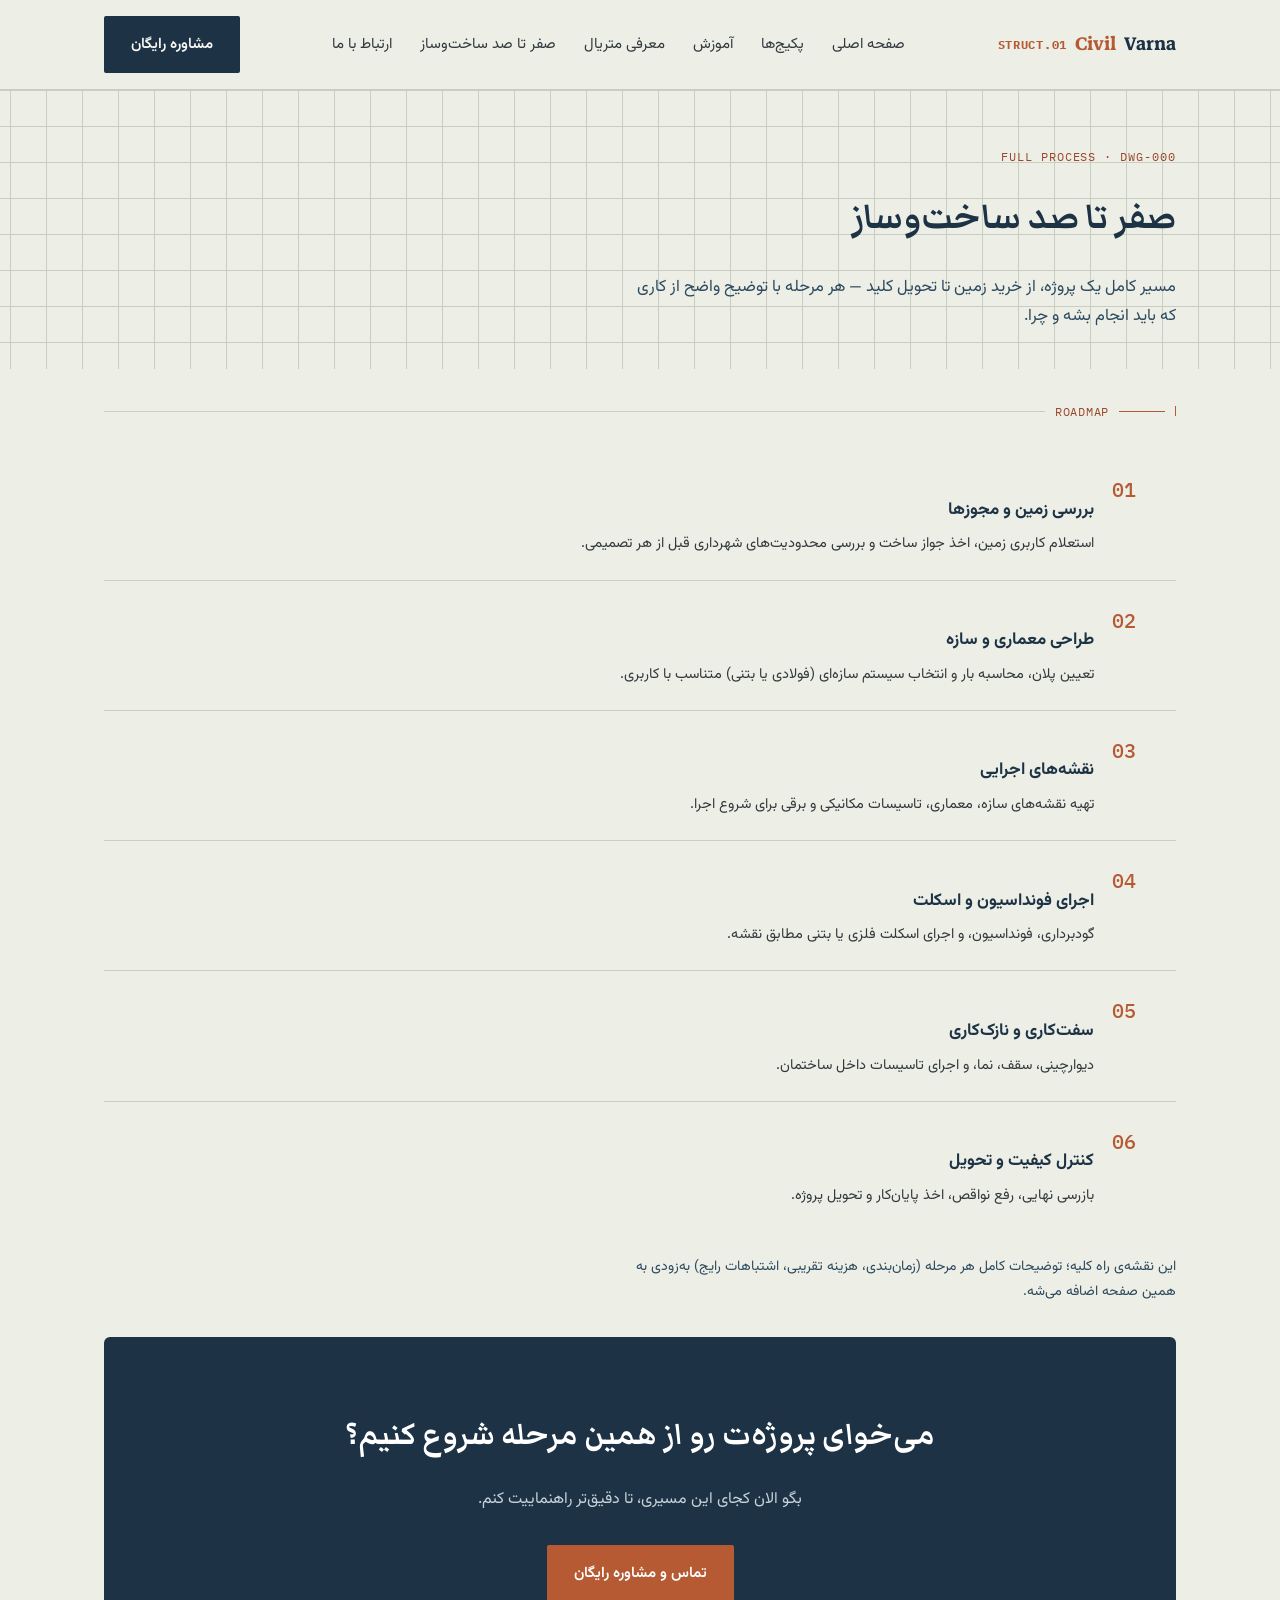
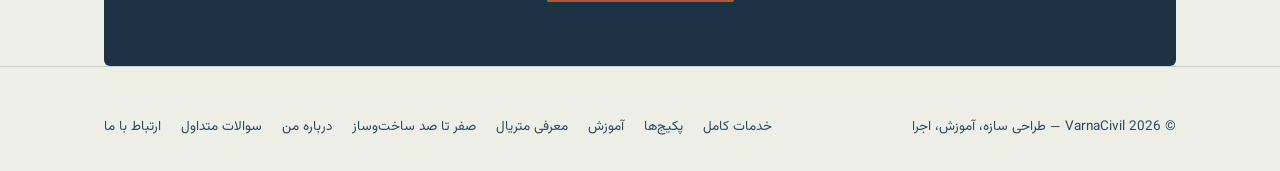
==== construction-guide.html @ 63f3b727 "Add files via upload" ====
<!DOCTYPE html>
<html lang="fa" dir="rtl">
<head>
<meta charset="UTF-8">
<meta name="viewport" content="width=device-width, initial-scale=1.0">
<title>صفر تا صد ساخت‌وساز | VarnaCivil</title>
<link rel="preconnect" href="https://fonts.googleapis.com">
<link rel="preconnect" href="https://fonts.gstatic.com" crossorigin>
<link href="https://fonts.googleapis.com/css2?family=Vazirmatn:wght@400;500;600;700;800&family=Markazi+Text:wght@500;600;700&family=IBM+Plex+Mono:wght@400;500&display=swap" rel="stylesheet">
<link rel="stylesheet" href="styles.css">
</head>
<body>

<header>
  <nav>
    <div class="logo">Varna<span style="color:var(--rust)">Civil</span> <span class="mono">STRUCT.01</span></div>
    <ul id="siteNav">
      <li><a href="index.html">صفحه اصلی</a></li>
      <li><a href="index.html#packages">پکیج‌ها</a></li>
      <li><a href="education.html">آموزش</a></li>
      <li><a href="materials.html">معرفی متریال</a></li>
      <li><a href="construction-guide.html">صفر تا صد ساخت‌وساز</a></li>
      <li><a href="index.html#contact">ارتباط با ما</a></li>
    </ul>
    <a href="index.html#contact" class="btn nav-cta">مشاوره رایگان</a>
    <button class="nav-toggle" id="navToggle" aria-label="باز کردن منو" aria-expanded="false">☰</button>
  </nav>
</header>

<section class="page-hero grid-bg">
  <div class="wrap">
    <span class="eyebrow mono">FULL PROCESS · DWG-000</span>
    <h1>صفر تا صد ساخت‌وساز</h1>
    <p>مسیر کامل یک پروژه، از خرید زمین تا تحویل کلید — هر مرحله با توضیح واضح از کاری که باید انجام بشه و چرا.</p>
  </div>
</section>

<section class="wrap" style="padding-top:32px;">
  <div class="dim-divider"><span class="tick"></span><div class="rule"></div><span class="mono">ROADMAP</span><div class="fill"></div></div>

  <div class="process-list">
    <div class="process-step">
      <div class="step-num">01</div>
      <div><h4>بررسی زمین و مجوزها</h4><p>استعلام کاربری زمین، اخذ جواز ساخت و بررسی محدودیت‌های شهرداری قبل از هر تصمیمی.</p></div>
    </div>
    <div class="process-step">
      <div class="step-num">02</div>
      <div><h4>طراحی معماری و سازه</h4><p>تعیین پلان، محاسبه بار و انتخاب سیستم سازه‌ای (فولادی یا بتنی) متناسب با کاربری.</p></div>
    </div>
    <div class="process-step">
      <div class="step-num">03</div>
      <div><h4>نقشه‌های اجرایی</h4><p>تهیه نقشه‌های سازه، معماری، تاسیسات مکانیکی و برقی برای شروع اجرا.</p></div>
    </div>
    <div class="process-step">
      <div class="step-num">04</div>
      <div><h4>اجرای فونداسیون و اسکلت</h4><p>گودبرداری، فونداسیون، و اجرای اسکلت فلزی یا بتنی مطابق نقشه.</p></div>
    </div>
    <div class="process-step">
      <div class="step-num">05</div>
      <div><h4>سفت‌کاری و نازک‌کاری</h4><p>دیوارچینی، سقف، نما، و اجرای تاسیسات داخل ساختمان.</p></div>
    </div>
    <div class="process-step">
      <div class="step-num">06</div>
      <div><h4>کنترل کیفیت و تحویل</h4><p>بازرسی نهایی، رفع نواقص، اخذ پایان‌کار و تحویل پروژه.</p></div>
    </div>
  </div>

  <p style="margin-top:24px;font-size:14px;color:var(--ink-soft);max-width:70ch;">
    این نقشه‌ی راه کلیه؛ توضیحات کامل هر مرحله (زمان‌بندی، هزینه تقریبی، اشتباهات رایج) به‌زودی به همین صفحه اضافه می‌شه.
  </p>

  <div class="final-cta" style="margin-top:32px;">
    <h2>می‌خوای پروژه‌ت رو از همین مرحله شروع کنیم؟</h2>
    <p>بگو الان کجای این مسیری، تا دقیق‌تر راهنماییت کنم.</p>
    <a href="index.html#contact" class="btn btn-primary">تماس و مشاوره رایگان</a>
  </div>
</section>

<footer>
  <div class="wrap footer-grid">
    <div>© <span id="year"></span> VarnaCivil — طراحی سازه، آموزش، اجرا</div>
    <div style="display:flex;gap:20px;flex-wrap:wrap;">
      <a href="services.html">خدمات کامل</a>
      <a href="index.html#packages">پکیج‌ها</a>
      <a href="education.html">آموزش</a>
      <a href="materials.html">معرفی متریال</a>
      <a href="construction-guide.html">صفر تا صد ساخت‌وساز</a>
      <a href="index.html#about">درباره من</a>
      <a href="index.html#faq">سوالات متداول</a>
      <a href="index.html#contact">ارتباط با ما</a>
    </div>
  </div>
</footer>

<script src="script.js"></script>

</body>
</html>
---- styles.css ----
:root{
    --paper:#EDEFE7;
    --paper-2:#F7F8F3;
    --card:#FCFBF8;
    --ink:#1D3345;
    --ink-soft:#2E4A5E;
    --rust:#B65A34;
    --rust-deep:#9A472A;
    --brass:#A9832B;
    --charcoal:#33393D;
    --line:#C9CEC2;
    --line-strong:#1D3345;
  }
  *{box-sizing:border-box;}
  html{scroll-behavior:smooth;}
  body{
    margin:0;
    background:var(--paper);
    color:var(--charcoal);
    font-family:'Vazirmatn',sans-serif;
    line-height:1.8;
    -webkit-font-smoothing:antialiased;
  }
  h1,h2,h3{
    font-family:'Markazi Text','Vazirmatn',serif;
    color:var(--ink);
    margin:0;
    font-weight:700;
  }
  .mono{
    font-family:'IBM Plex Mono',monospace;
    letter-spacing:.06em;
    direction:ltr;
    display:inline-block;
  }
  a{color:inherit;text-decoration:none;}
  .wrap{max-width:1120px;margin:0 auto;padding:0 24px;}
  img,svg{max-width:100%;display:block;}

  /* ---- blueprint grid texture ---- */
  .grid-bg{
    background-image:
      linear-gradient(var(--line) 1px, transparent 1px),
      linear-gradient(90deg, var(--line) 1px, transparent 1px);
    background-size:36px 36px;
    background-position:center top;
  }

  /* ---- nav ---- */
  header{
    position:sticky;top:0;z-index:50;
    background:rgba(237,239,231,.9);
    backdrop-filter:blur(6px);
    border-bottom:1px solid var(--line);
  }
  nav{
    display:flex;align-items:center;justify-content:space-between;
    padding:16px 24px;max-width:1120px;margin:0 auto;
  }
  .logo{
    font-family:'Markazi Text',serif;font-weight:700;font-size:26px;color:var(--ink);
    display:flex;align-items:center;gap:8px;
  }
  .logo .mono{font-size:12px;color:var(--rust);}
  nav ul{list-style:none;display:flex;gap:28px;margin:0;padding:0;font-size:15px;}
  nav ul a:hover{color:var(--rust);}
  .nav-cta{
    background:var(--ink);color:var(--paper-2)!important;padding:10px 20px;border-radius:2px;
    font-size:14px;
  }
  .nav-toggle{display:none;background:none;border:none;font-size:22px;color:var(--ink);cursor:pointer;line-height:1;padding:4px 8px;}
  @media(max-width:820px){
    nav ul{
      display:none;
      position:absolute;top:100%;right:0;left:0;
      flex-direction:column;gap:0;
      background:var(--paper-2);
      border-bottom:1px solid var(--line);
      padding:8px 24px 16px;
      box-shadow:0 8px 16px rgba(0,0,0,.06);
    }
    nav ul.open{display:flex;}
    nav ul li{width:100%;border-bottom:1px dashed var(--line);}
    nav ul li:last-child{border-bottom:none;}
    nav ul a{display:block;padding:14px 0;font-size:15.5px;}
    .nav-cta{display:none;}
    .nav-toggle{display:block;}
    nav{position:relative;}
  }

  /* ---- dimension divider signature element ---- */
  .dim-divider{
    display:flex;align-items:center;gap:10px;margin:0 0 28px;color:var(--rust);
  }
  .dim-divider .tick{width:1px;height:10px;background:var(--rust);}
  .dim-divider .rule{flex:0 0 46px;height:1px;background:var(--rust);position:relative;}
  .dim-divider span.mono{font-size:12px;color:var(--rust-deep);white-space:nowrap;}
  .dim-divider .fill{flex:1;height:1px;background:var(--line);}

  section{padding:96px 0;}
  .eyebrow{
    font-family:'IBM Plex Mono',monospace;font-size:12px;color:var(--rust-deep);
    letter-spacing:.08em;margin-bottom:10px;direction:ltr;display:block;text-align:right;
  }

  /* ---- HERO ---- */
  .hero{
    padding:72px 0 60px;position:relative;overflow:hidden;
  }
  .hero-grid{
    display:grid;grid-template-columns:1.1fr .9fr;gap:48px;align-items:center;
  }
  @media(max-width:900px){.hero-grid{grid-template-columns:1fr;}}
  .hero h1{font-size:clamp(34px,5vw,54px);line-height:1.25;}
  .hero h1 em{font-style:normal;color:var(--rust);}
  .hero p.lead{font-size:19px;color:var(--ink-soft);margin:22px 0 30px;max-width:46ch;}
  .btn{
    display:inline-flex;align-items:center;gap:8px;padding:14px 26px;border-radius:2px;
    font-size:15px;font-weight:600;border:1px solid transparent;cursor:pointer;
  }
  .btn-primary{background:var(--rust);color:#fff;}
  .btn-primary:hover{background:var(--rust-deep);}
  .btn-ghost{background:transparent;border-color:var(--ink);color:var(--ink);}
  .btn-ghost:hover{background:var(--ink);color:var(--paper-2);}
  .hero-actions{display:flex;gap:14px;flex-wrap:wrap;}
  .hero-benefits{display:flex;gap:26px;margin-top:38px;flex-wrap:wrap;}
  .hero-benefits div{font-size:14px;color:var(--ink-soft);border-right:2px solid var(--rust);padding-right:10px;}

  .truss-frame{
    background:var(--paper-2);border:1px solid var(--line);border-radius:4px;padding:18px;position:relative;
  }
  .truss-frame .tag{
    position:absolute;top:-1px;right:-1px;background:var(--ink);color:var(--paper-2);
    font-family:'IBM Plex Mono',monospace;font-size:11px;padding:5px 10px;direction:ltr;
  }
  .truss-frame svg path, .truss-frame svg line{
    stroke:var(--ink);stroke-width:2;fill:none;
    stroke-dasharray:900;stroke-dashoffset:900;
    animation:draw 2.4s ease forwards;
  }
  @keyframes draw{to{stroke-dashoffset:0;}}
  @media(prefers-reduced-motion:reduce){
    .truss-frame svg path,.truss-frame svg line{animation:none;stroke-dashoffset:0;}
  }

  /* ---- TRUST STRIP ---- */
  .trust-strip{padding:36px 0;border-top:1px solid var(--line);border-bottom:1px solid var(--line);background:var(--paper-2);}
  .trust-strip .wrap{display:flex;justify-content:space-between;flex-wrap:wrap;gap:24px;text-align:center;}
  .trust-item .num{font-family:'Markazi Text',serif;font-size:34px;color:var(--rust);font-weight:700;}
  .trust-item .label{font-size:13px;color:var(--ink-soft);}
  .standards{display:flex;gap:14px;flex-wrap:wrap;justify-content:center;margin-top:10px;}
  .standard-badge{
    font-family:'IBM Plex Mono',monospace;font-size:11px;border:1px solid var(--line-strong);
    padding:4px 10px;border-radius:2px;color:var(--ink);direction:ltr;
  }

  /* ---- SECTION HEADS ---- */
  .section-head{max-width:640px;margin-bottom:48px;}
  .section-head h2{font-size:clamp(26px,3.4vw,36px);}
  .section-head p{color:var(--ink-soft);font-size:16px;margin-top:12px;}

  /* ---- SERVICES ---- */
  .services-grid{display:grid;grid-template-columns:repeat(3,1fr);gap:24px;}
  @media(max-width:900px){.services-grid{grid-template-columns:1fr;}}
  .service-card{
    background:var(--card);border:1px solid var(--line);border-radius:4px;padding:28px 24px;position:relative;
  }
  .service-card .card-tag{
    font-family:'IBM Plex Mono',monospace;font-size:11px;color:var(--rust-deep);
    border-bottom:1px dashed var(--line);padding-bottom:10px;margin-bottom:16px;direction:ltr;
  }
  .service-card h3{font-size:22px;margin-bottom:10px;}
  .service-card p{color:var(--charcoal);font-size:14.5px;margin-bottom:14px;}
  .service-card .meta{font-size:13px;color:var(--ink-soft);margin-bottom:6px;}
  .service-card .meta b{color:var(--ink);}
  .service-card a.link{color:var(--rust);font-weight:600;font-size:14px;}
  .service-card a.link:hover{color:var(--rust-deep);}

  /* ---- PACKAGES ---- */
  .pkg-grid{display:grid;grid-template-columns:repeat(2,1fr);gap:24px;}
  @media(max-width:800px){.pkg-grid{grid-template-columns:1fr;}}
  .pkg-card{
    background:var(--card);border:1px solid var(--line-strong);border-radius:4px;padding:0;overflow:hidden;
  }
  .pkg-titleblock{
    display:flex;justify-content:space-between;align-items:center;
    background:var(--ink);color:var(--paper-2);padding:10px 18px;font-family:'IBM Plex Mono',monospace;font-size:11px;direction:ltr;
  }
  .pkg-body{padding:26px 24px;}
  .pkg-body h3{font-size:24px;margin-bottom:8px;}
  .pkg-body .price{font-family:'Markazi Text',serif;font-size:28px;color:var(--rust);margin:14px 0;}
  .pkg-body ul{margin:0 0 20px;padding-right:20px;font-size:14.5px;color:var(--charcoal);}
  .pkg-body li{margin-bottom:8px;}
  .pkg-card.featured{border-color:var(--rust);}
  .pkg-card.featured .pkg-titleblock{background:var(--rust);}

  /* ---- ABOUT ---- */
  .about-grid{display:grid;grid-template-columns:.9fr 1.1fr;gap:56px;align-items:start;}
  @media(max-width:900px){.about-grid{grid-template-columns:1fr;}}
  .values-list{display:flex;flex-direction:column;gap:20px;margin-top:24px;}
  .value-item{display:flex;gap:14px;}
  .value-item .mark{
    font-family:'IBM Plex Mono',monospace;color:var(--rust);font-size:13px;flex:0 0 auto;padding-top:3px;
  }
  .value-item h4{font-size:16px;color:var(--ink);margin-bottom:4px;font-family:'Vazirmatn';font-weight:700;}
  .value-item p{margin:0;font-size:14.5px;color:var(--charcoal);}
  .about-closing{
    margin-top:28px;padding:20px 22px;border-right:3px solid var(--rust);background:var(--paper-2);font-size:15.5px;color:var(--ink-soft);
  }

  /* ---- SOCIAL PROOF ---- */
  .proof-grid{display:grid;grid-template-columns:repeat(3,1fr);gap:24px;}
  @media(max-width:900px){.proof-grid{grid-template-columns:1fr;}}
  .proof-card{background:var(--card);border:1px solid var(--line);border-radius:4px;padding:24px;font-size:14.5px;}
  .proof-card .quote{color:var(--charcoal);margin-bottom:16px;}
  .proof-card .who{font-size:13px;color:var(--ink-soft);border-top:1px dashed var(--line);padding-top:10px;}
  .proof-card .who b{color:var(--ink);}

  /* ---- FAQ ---- */
  .faq-item{border-bottom:1px solid var(--line);}
  .faq-q{
    width:100%;text-align:right;background:none;border:none;padding:20px 0;
    display:flex;justify-content:space-between;align-items:center;cursor:pointer;
    font-family:'Vazirmatn';font-size:16.5px;font-weight:600;color:var(--ink);
  }
  .faq-q .plus{font-family:'IBM Plex Mono',monospace;color:var(--rust);transition:transform .2s;}
  .faq-item.open .plus{transform:rotate(45deg);}
  .faq-a{max-height:0;overflow:hidden;transition:max-height .25s ease;font-size:14.5px;color:var(--charcoal);}
  .faq-a p{padding:0 0 20px;margin:0;max-width:70ch;}

  /* ---- FINAL CTA ---- */
  .final-cta{
    background:var(--ink);color:var(--paper-2);text-align:center;border-radius:6px;padding:64px 32px;position:relative;overflow:hidden;
  }
  .final-cta h2{color:#fff;font-size:clamp(26px,3.6vw,38px);}
  .final-cta p{color:#C7D2D9;margin:16px auto 30px;max-width:52ch;font-size:16px;}
  .final-cta .btn-primary{background:var(--rust);}

  footer{padding:48px 0 32px;border-top:1px solid var(--line);}
  .footer-grid{display:flex;justify-content:space-between;flex-wrap:wrap;gap:20px;font-size:13.5px;color:var(--ink-soft);}
  .footer-grid a:hover{color:var(--rust);}

  ::selection{background:var(--rust);color:#fff;}
  :focus-visible{outline:2px solid var(--rust);outline-offset:2px;}

/* ---- CONTACT FORM ---- */
.contact-wrap{
  display:grid;grid-template-columns:1fr 1fr;gap:0;
  background:var(--card);border:1px solid var(--line-strong);border-radius:6px;overflow:hidden;
}
@media(max-width:860px){.contact-wrap{grid-template-columns:1fr;}}
.contact-info{
  background:var(--ink);color:var(--paper-2);padding:44px 36px;
}
.contact-info .mono{color:#8FA6B4;font-size:11px;}
.contact-info h2{color:#fff;font-size:26px;margin:10px 0 16px;}
.contact-info p{color:#C7D2D9;font-size:14.5px;margin-bottom:26px;}
.contact-info ul{list-style:none;padding:0;margin:0;display:flex;flex-direction:column;gap:14px;}
.contact-info li{font-size:14px;display:flex;gap:10px;align-items:baseline;}
.contact-info li b{color:var(--rust);font-family:'IBM Plex Mono',monospace;font-size:12px;}
.contact-form{padding:44px 36px;}
.form-row{margin-bottom:18px;}
.form-row label{display:block;font-size:13.5px;color:var(--ink-soft);margin-bottom:6px;}
.form-row input,.form-row select,.form-row textarea{
  width:100%;padding:12px 14px;border:1px solid var(--line);border-radius:2px;
  background:var(--paper-2);font-family:'Vazirmatn';font-size:14.5px;color:var(--charcoal);
}
.form-row input:focus,.form-row select:focus,.form-row textarea:focus{
  outline:none;border-color:var(--rust);
}
.form-row textarea{resize:vertical;min-height:100px;}
.form-two{display:grid;grid-template-columns:1fr 1fr;gap:16px;}
@media(max-width:500px){.form-two{grid-template-columns:1fr;}}
.form-note{font-size:12px;color:var(--ink-soft);margin-top:10px;}
.form-success{
  display:none;background:#EAF3EA;border:1px solid #6FA46F;color:#2E5A2E;
  padding:14px 16px;border-radius:2px;font-size:14px;margin-bottom:18px;
}
.form-success.show{display:block;}

/* ---- PROCESS STEPS (services page) ---- */
.process-list{display:flex;flex-direction:column;gap:0;margin-top:20px;}
.process-step{
  display:grid;grid-template-columns:64px 1fr;gap:18px;padding:22px 0;border-bottom:1px solid var(--line);
}
.process-step:last-child{border-bottom:none;}
.process-step .step-num{
  font-family:'IBM Plex Mono',monospace;color:var(--rust);font-size:20px;font-weight:500;direction:ltr;
}
.process-step h4{font-size:17px;color:var(--ink);margin-bottom:6px;}
.process-step p{margin:0;font-size:14.5px;color:var(--charcoal);}

.deliverables{display:flex;flex-wrap:wrap;gap:10px;margin-top:16px;}
.deliverables span{
  font-family:'IBM Plex Mono',monospace;font-size:11.5px;border:1px solid var(--line-strong);
  padding:5px 12px;border-radius:2px;color:var(--ink);direction:ltr;background:var(--paper-2);
}

.page-hero{padding:56px 0 20px;}
.page-hero h1{font-size:clamp(30px,4.4vw,44px);}
.page-hero p{color:var(--ink-soft);font-size:16.5px;max-width:60ch;margin-top:16px;}

.service-block{
  border:1px solid var(--line);border-radius:6px;background:var(--card);margin-bottom:32px;overflow:hidden;
}
.service-block-head{
  display:flex;justify-content:space-between;align-items:center;flex-wrap:wrap;gap:10px;
  padding:20px 28px;border-bottom:1px solid var(--line);background:var(--paper-2);
}
.service-block-head h3{font-size:24px;}
.service-block-body{padding:26px 28px;}
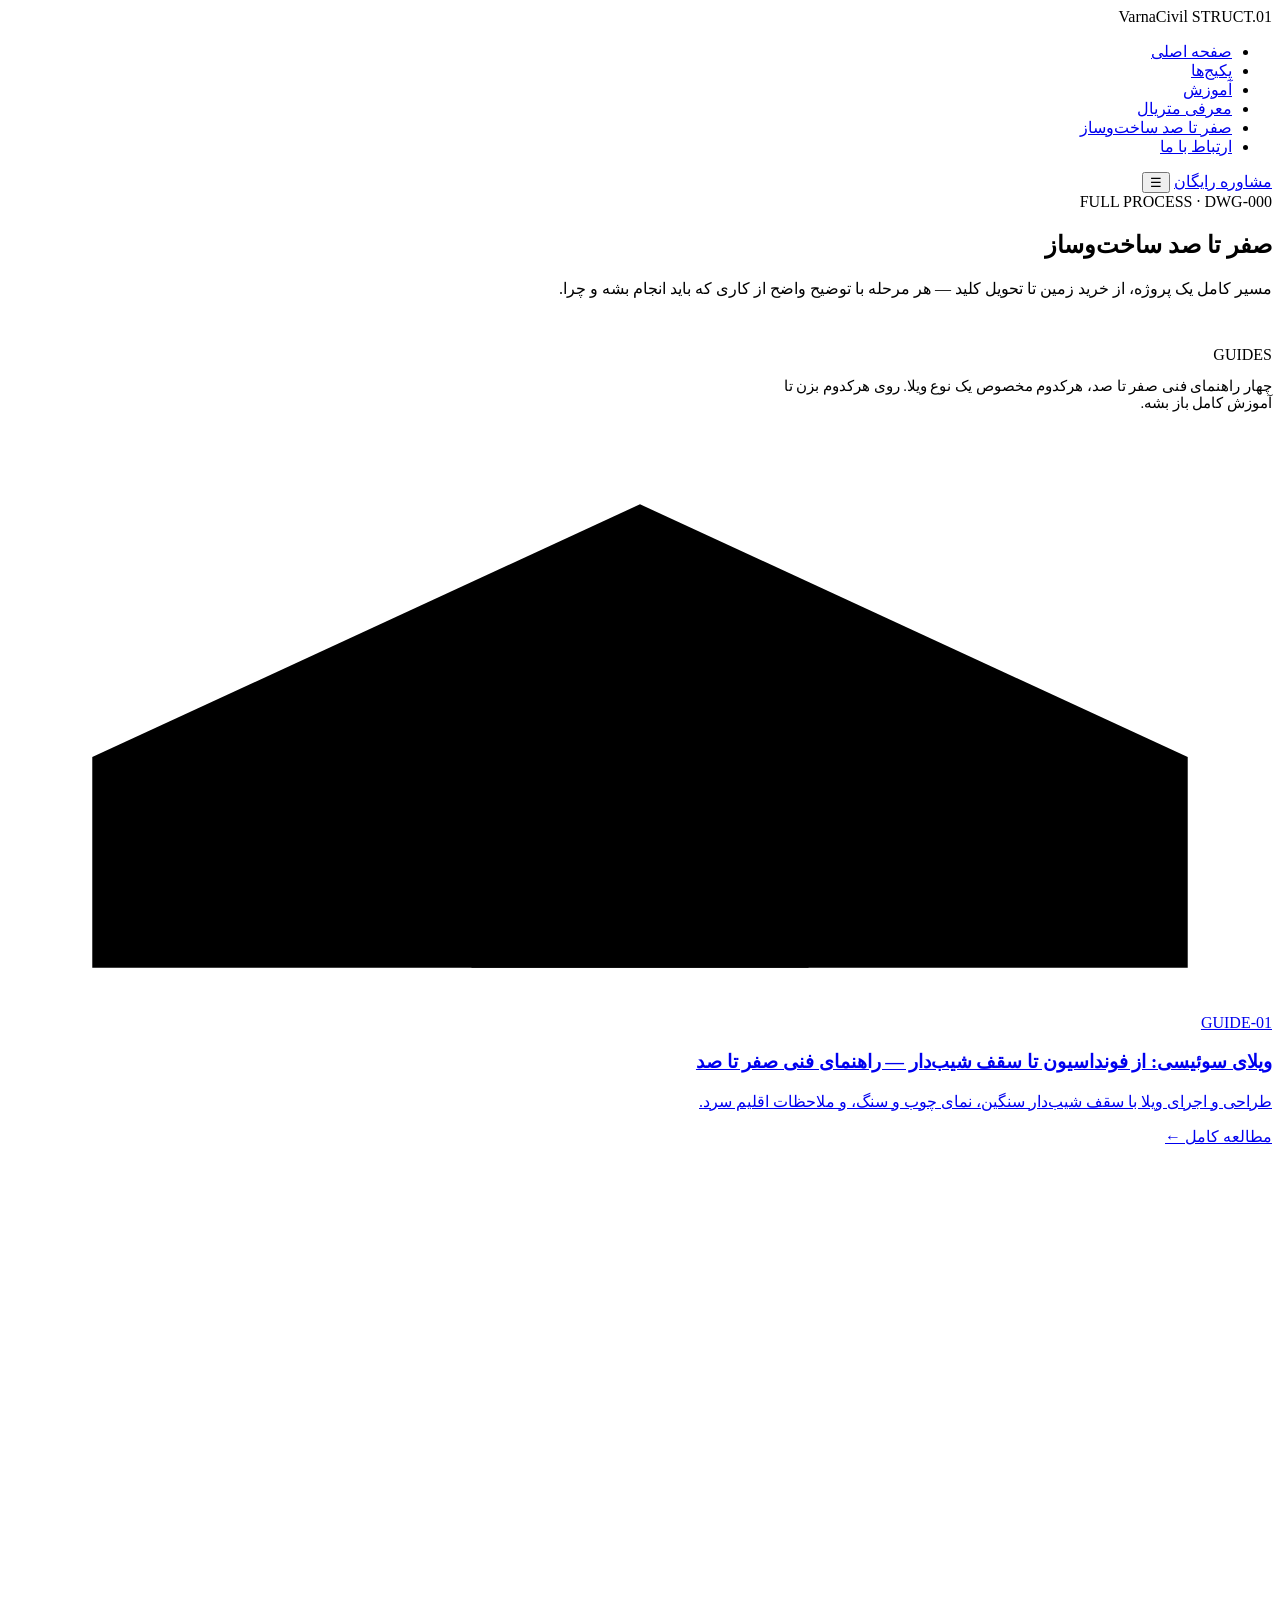
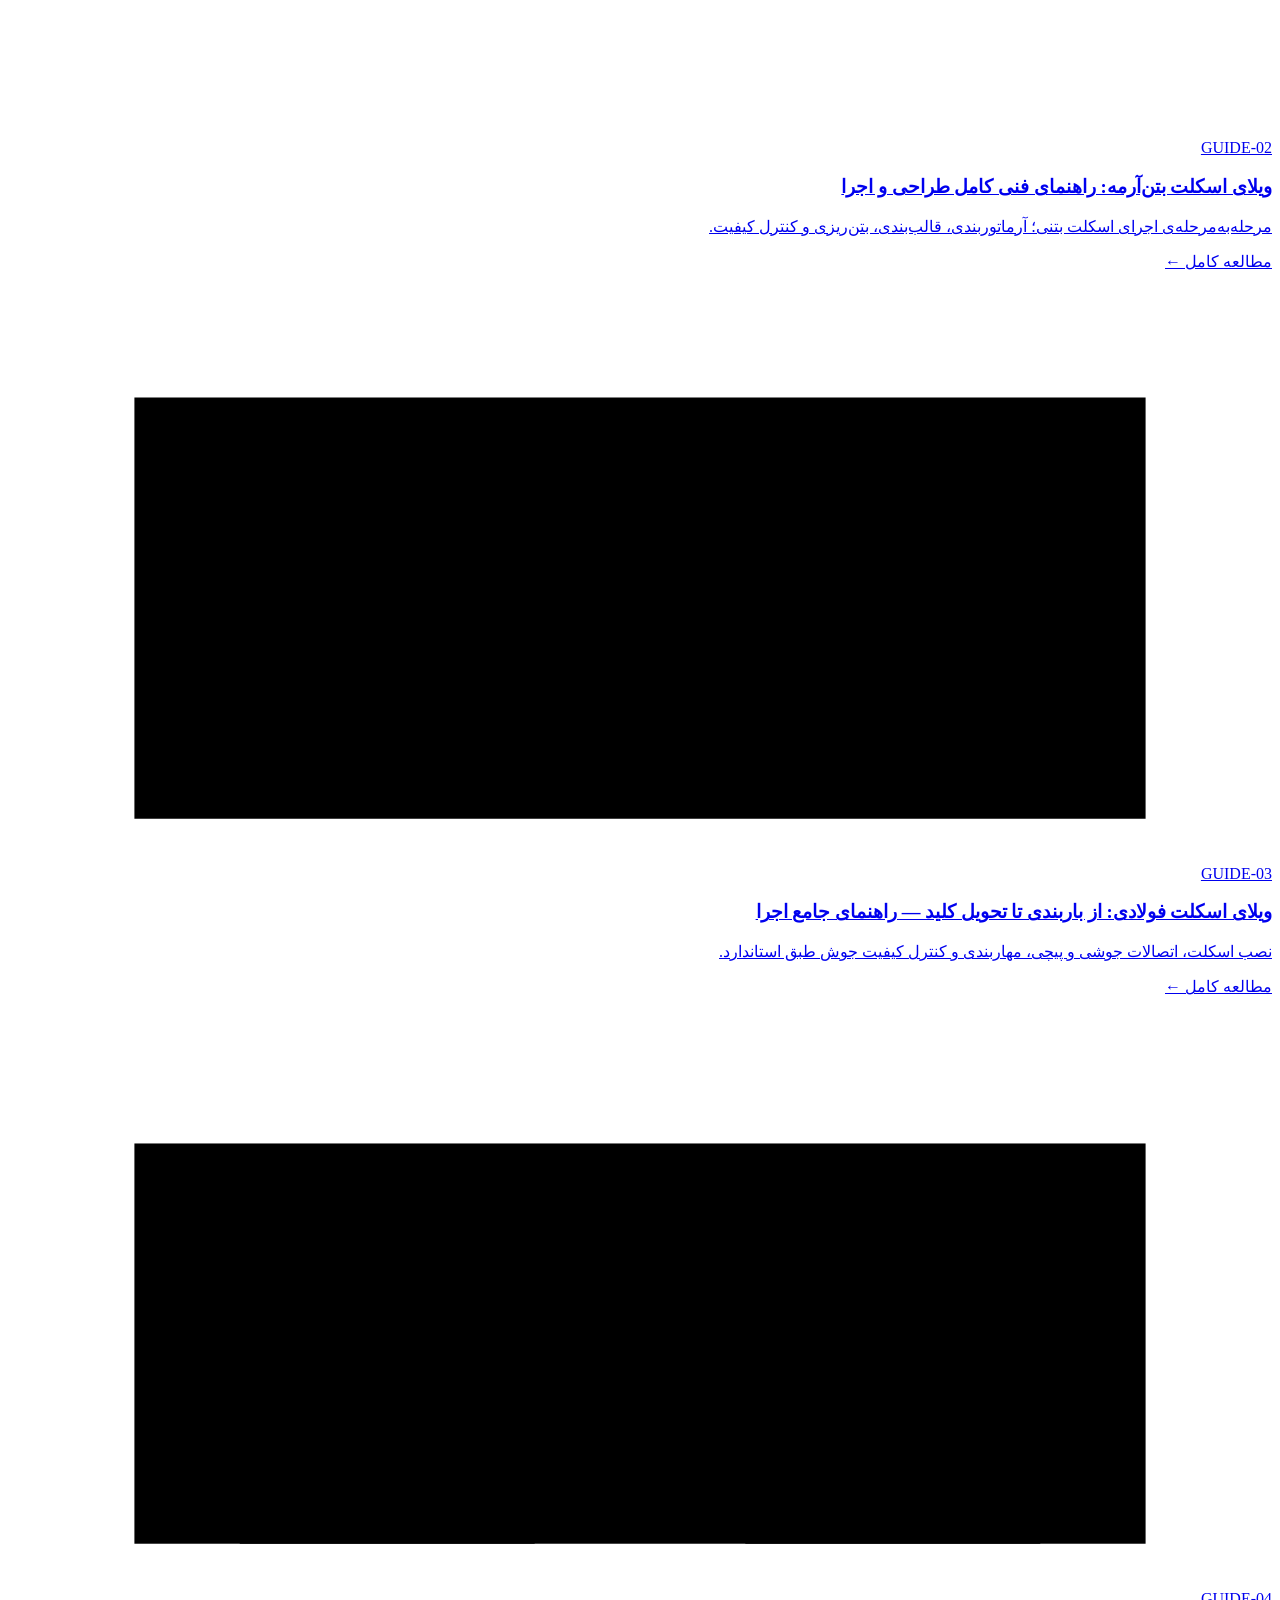
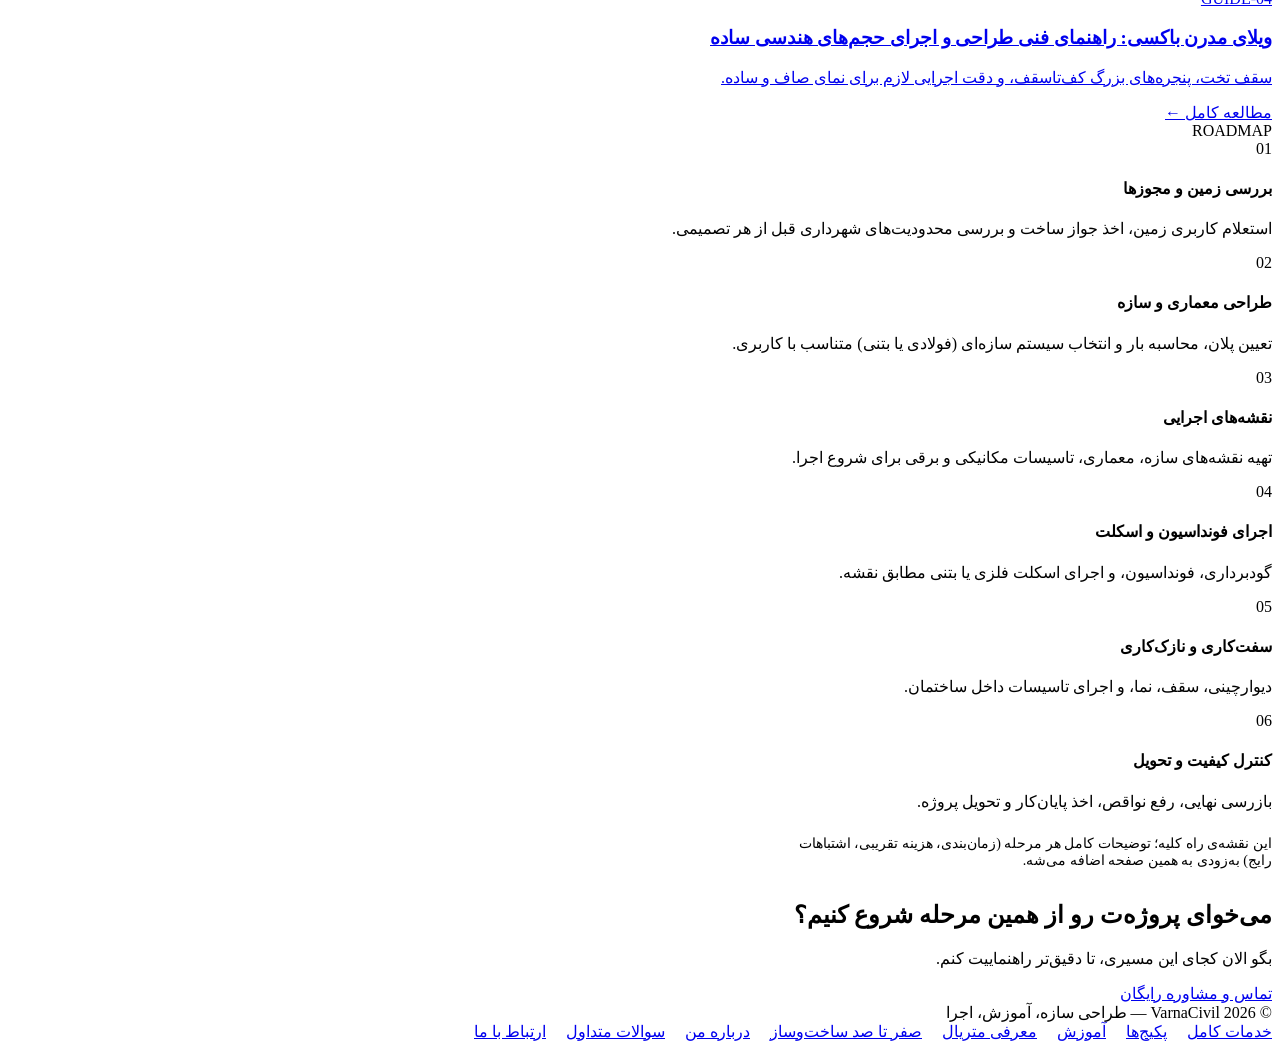
==== commit e5f7b34b: "Rename construction-guide-1.html to construction-guide.html" ====
--- a/construction-guide.html
+++ b/construction-guide.html
@@ -36,6 +36,63 @@
 </section>
 
 <section class="wrap" style="padding-top:32px;">
+  <div class="dim-divider"><span class="tick"></span><div class="rule"></div><span class="mono">GUIDES</span><div class="fill"></div></div>
+  <p style="font-size:14.5px;color:var(--ink-soft);max-width:70ch;margin-bottom:8px;">
+    چهار راهنمای فنی صفر تا صد، هرکدوم مخصوص یک نوع ویلا. روی هرکدوم بزن تا آموزش کامل باز بشه.
+  </p>
+
+  <div class="guide-grid">
+
+    <a href="villa-swiss.html" class="guide-card">
+      <div class="guide-icon">
+        <svg viewBox="0 0 300 140"><path d="M20 130 L20 80 L150 20 L280 80 L280 130"/><line x1="20" y1="130" x2="280" y2="130"/><line x1="60" y1="130" x2="60" y2="95"/><line x1="240" y1="130" x2="240" y2="95"/><line x1="150" y1="20" x2="150" y2="60"/><path d="M110 130 L110 90 L150 65 L190 90 L190 130"/></svg>
+      </div>
+      <div class="guide-body">
+        <span class="guide-tag">GUIDE-01</span>
+        <h3>ویلای سوئیسی: از فونداسیون تا سقف شیب‌دار — راهنمای فنی صفر تا صد</h3>
+        <p>طراحی و اجرای ویلا با سقف شیب‌دار سنگین، نمای چوب و سنگ، و ملاحظات اقلیم سرد.</p>
+        <span class="guide-cta">مطالعه کامل ←</span>
+      </div>
+    </a>
+
+    <a href="villa-concrete.html" class="guide-card">
+      <div class="guide-icon">
+        <svg viewBox="0 0 300 140"><line x1="40" y1="20" x2="40" y2="130"/><line x1="110" y1="20" x2="110" y2="130"/><line x1="190" y1="20" x2="190" y2="130"/><line x1="260" y1="20" x2="260" y2="130"/><line x1="20" y1="45" x2="280" y2="45"/><line x1="20" y1="85" x2="280" y2="85"/><line x1="20" y1="130" x2="280" y2="130"/></svg>
+      </div>
+      <div class="guide-body">
+        <span class="guide-tag">GUIDE-02</span>
+        <h3>ویلای اسکلت بتن‌آرمه: راهنمای فنی کامل طراحی و اجرا</h3>
+        <p>مرحله‌به‌مرحله‌ی اجرای اسکلت بتنی؛ آرماتوربندی، قالب‌بندی، بتن‌ریزی و کنترل کیفیت.</p>
+        <span class="guide-cta">مطالعه کامل ←</span>
+      </div>
+    </a>
+
+    <a href="villa-steel.html" class="guide-card">
+      <div class="guide-icon">
+        <svg viewBox="0 0 300 140"><path d="M30 130 L30 30 L270 30 L270 130"/><line x1="30" y1="80" x2="270" y2="80"/><line x1="30" y1="30" x2="150" y2="80"/><line x1="270" y1="30" x2="150" y2="80"/><line x1="30" y1="80" x2="150" y2="130"/><line x1="270" y1="80" x2="150" y2="130"/></svg>
+      </div>
+      <div class="guide-body">
+        <span class="guide-tag">GUIDE-03</span>
+        <h3>ویلای اسکلت فولادی: از باربندی تا تحویل کلید — راهنمای جامع اجرا</h3>
+        <p>نصب اسکلت، اتصالات جوشی و پیچی، مهاربندی و کنترل کیفیت جوش طبق استاندارد.</p>
+        <span class="guide-cta">مطالعه کامل ←</span>
+      </div>
+    </a>
+
+    <a href="villa-modern.html" class="guide-card">
+      <div class="guide-icon">
+        <svg viewBox="0 0 300 140"><rect x="30" y="35" width="240" height="95"/><line x1="30" y1="70" x2="270" y2="70"/><rect x="55" y="80" width="70" height="50"/><rect x="175" y="80" width="70" height="50"/></svg>
+      </div>
+      <div class="guide-body">
+        <span class="guide-tag">GUIDE-04</span>
+        <h3>ویلای مدرن باکسی: راهنمای فنی طراحی و اجرای حجم‌های هندسی ساده</h3>
+        <p>سقف تخت، پنجره‌های بزرگ کف‌تا‌سقف، و دقت اجرایی لازم برای نمای صاف و ساده.</p>
+        <span class="guide-cta">مطالعه کامل ←</span>
+      </div>
+    </a>
+
+  </div>
+
   <div class="dim-divider"><span class="tick"></span><div class="rule"></div><span class="mono">ROADMAP</span><div class="fill"></div></div>
 
   <div class="process-list">
